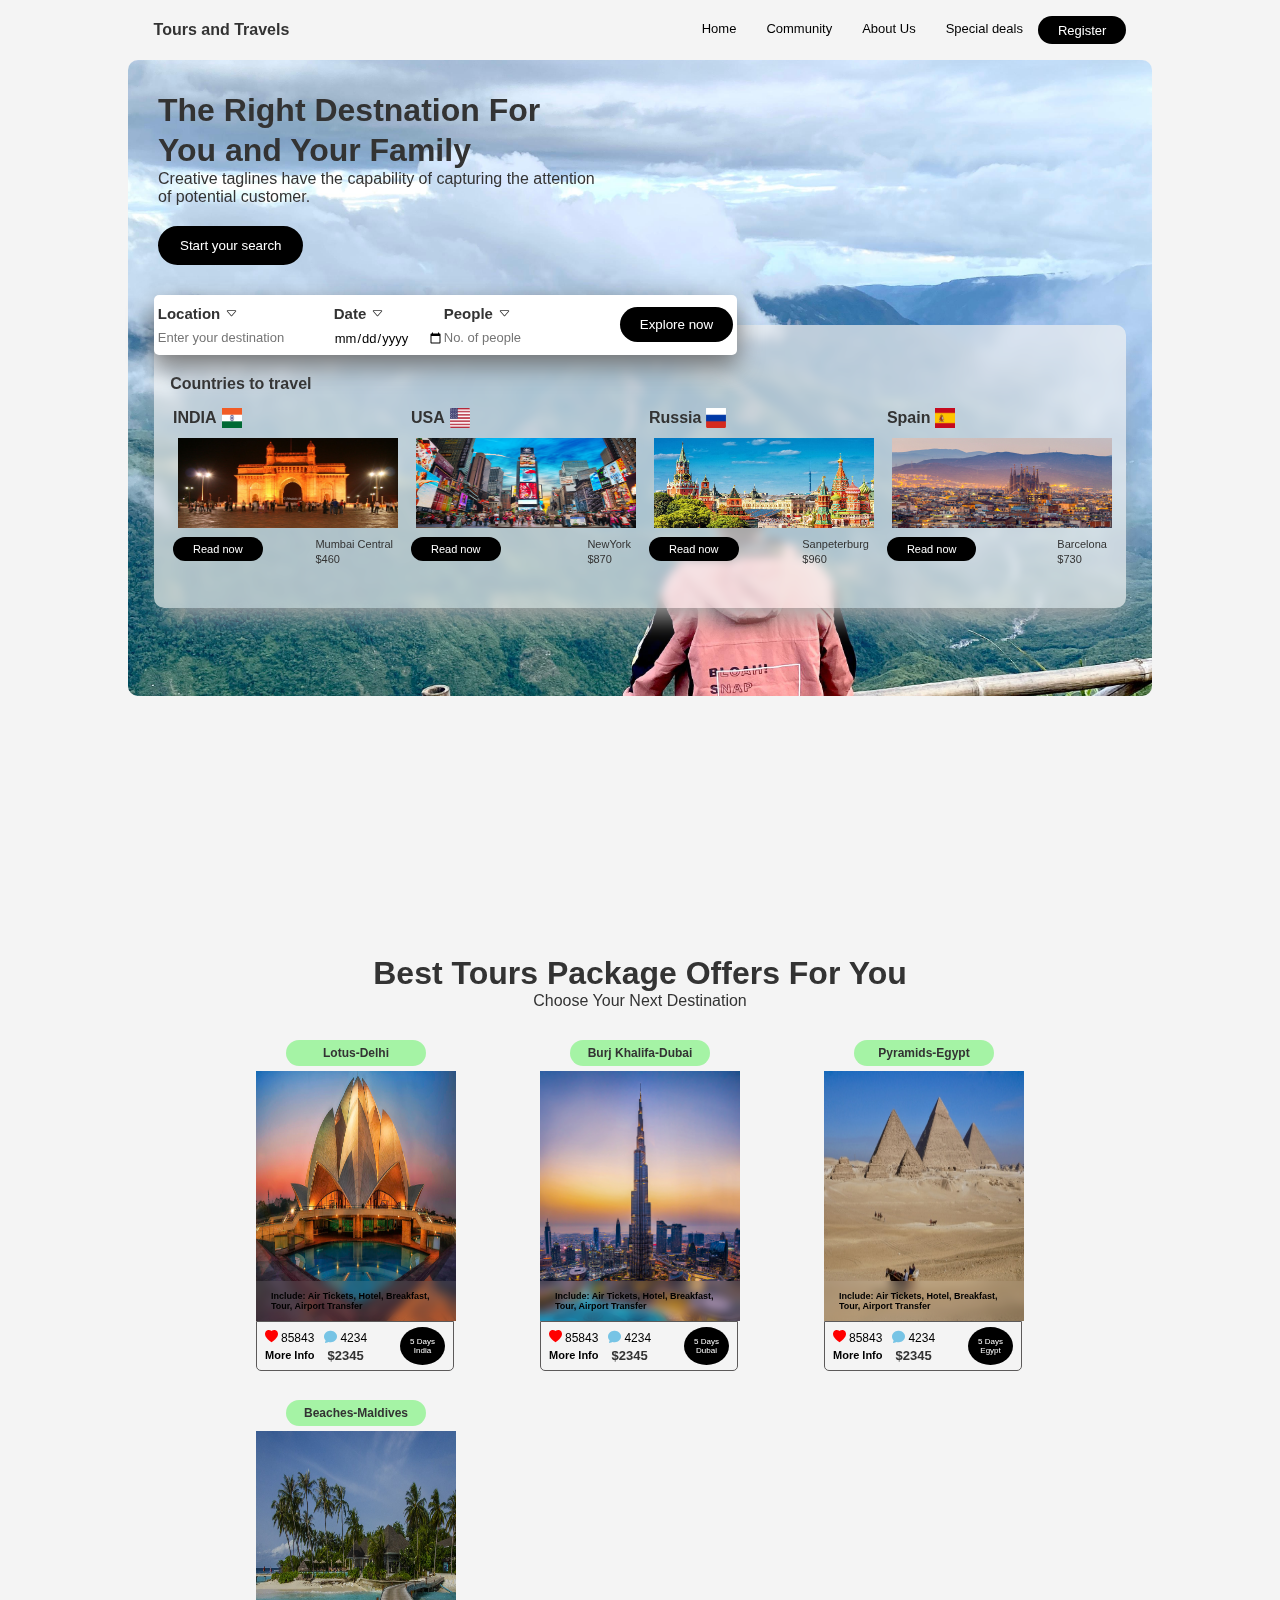
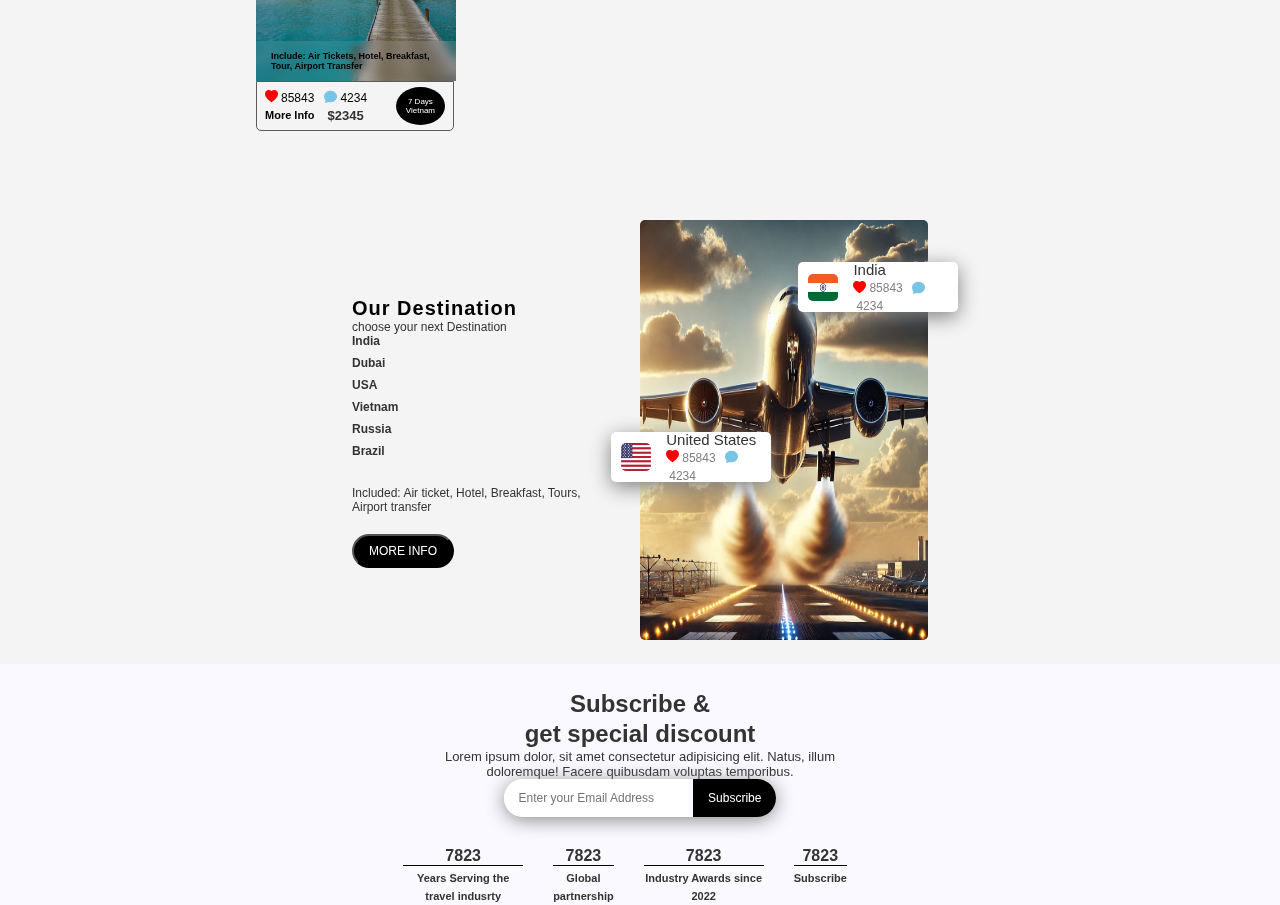
==== INDEX.HTML @ a0ce50c3 "firt commit" ====
<!DOCTYPE html>
<html lang="en">

<head>
    <meta charset="UTF-8">
    <meta name="viewport" content="width=device-width, initial-scale=1.0">
    <link rel="stylesheet" href="https://cdn.jsdelivr.net/npm/bootstrap-icons@1.11.3/font/bootstrap-icons.min.css">
    <title>Document</title>
    <link rel="stylesheet" href="styles.css">
    <link rel="stylesheet" href="media.css">
    <link rel="stylesheet" href="community.css">
</head>

<body>
    <header>
        <nav>
            <h4>Tours and Travels</h4>
            <ul>
                <li><a href="INDEX.HTML">Home</a></li>
                <li><a href="community.html">Community</a></li>
                <li><a href="#">About Us</a></li>
                <li><a href="deals.html">Special deals</a></li>
                <li><a href="#">Register</a></li>
            </ul>
            <!-- <i class="bi bi-three-dots"></i> -->
        </nav>
        <div class="content">
            <div class="cont_box">
                <h1>The Right Destnation For You and Your Family</h1>
                <p>Creative taglines have the capability of capturing the attention of potential customer.</p>
                <button>Start your search</button>
            </div>
            <div class="trip_box">
                <div class="search_box">
                    <div class="card">
                        <h4>Location <i class="bi bi-caret-down"></i></h4>
                        <input type="text" placeholder="Enter your destination">
                    </div>
                    <div class="card">
                        <h4>Date <i class="bi bi-caret-down"></i></h4>
                        <input type="date">
                    </div>
                    <div class="card">
                        <h4>People <i class="bi bi-caret-down"></i></h4>
                        <input type="number" placeholder="No. of people">
                    </div>
                    <input type="button" value="Explore now">

                </div>
                <div class="travel">
                    <h4>Countries to travel</h4>
                    <div class="card">
                        <div class="f1">
                            <h3>INDIA <img src="images/download (1).png" alt=""></h3>
                            <img src="images/Gateway-of-India-at-Night-Mumbai-1024x518.jpg" alt="">
                            <div class="btn_city">
                                <a href="">Read now</a>
                                <h5>Mumbai Central <br> <span>$460</span></h5>
                            </div>
                        </div>
                        <div class="f1">
                            <h3>USA<img src="images/download.png" alt=""></h3>
                            <img src="images/Times_Square_Getty.jpg" alt="">
                            <div class="btn_city">
                                <a href="">Read now</a>
                                <h5>NewYork <br> <span>$870</span></h5>
                            </div>
                        </div>
                        <div class="f1">
                            <h3>Russia <img src="images/download (2).png" alt=""></h3>
                            <img src="images/Saint_Basil's_Cathedral_and_the_Red_Square.jpg" alt="">
                            <div class="btn_city">
                                <a href="">Read now</a>
                                <h5>Sanpeterburg <br> <span>$960</span></h5>
                            </div>
                        </div>
                        <div class="f1">
                            <h3>Spain<img src="images/download (3).png" alt=""></h3>
                            <img src="images/barcelona spain.jpg" alt="">
                            <div class="btn_city">
                                <a href="">Read now</a>
                                <h5>Barcelona <br> <span>$730</span></h5>
                            </div>

                        </div>
                    </div>
                </div>
            </div>
        </div>


    </header>
    <div class="offers">
        <h1>Best Tours Package Offers For You</h1>
        <p>Choose Your Next Destination</p>
        <div class="cards">
            <div class="f2">
                <h3>Lotus-Delhi</h3>
                <div class="img_text">
                    <img src="images/Lotus-Tmple.jpg" alt="">
                    <h4>Include: Air Tickets, Hotel, Breakfast, Tour, Airport Transfer</h4>
                </div>
                <div class="cont_box">
                    <div class="price">
                        <div class="heart_chat">
                            <i class="bi bi-heart-fill"><span>85843</span></i>
                            <i class="bi bi-chat-fill"><span>4234</span></i>
                        </div>
                        <div class="info_price">
                            <a href="">More Info</a>
                            <h4>$2345</h4>
                        </div>
                    </div>
                    <div class="dayes">5 Days <br> India</div>
                </div>
            </div>
            <div class="f2">
                <h3>Burj Khalifa-Dubai</h3>
                <div class="img_text">
                    <img src="images/burj-khalifa-01.jpg" alt="">
                    <h4>Include: Air Tickets, Hotel, Breakfast, Tour, Airport Transfer</h4>
                </div>
                <div class="cont_box">
                    <div class="price">
                        <div class="heart_chat">
                            <i class="bi bi-heart-fill"><span>85843</span></i>
                            <i class="bi bi-chat-fill"><span>4234</span></i>
                        </div>
                        <div class="info_price">
                            <a href="">More Info</a>
                            <h4>$2345</h4>
                        </div>
                    </div>
                    <div class="dayes">5 Days <br>Dubai</div>
                </div>
            </div>
            <div class="f2">
                <h3>Pyramids-Egypt</h3>
                <div class="img_text">
                    <img src="images/Pyramid-Alignment-View.jpg" alt="">
                    <h4>Include: Air Tickets, Hotel, Breakfast, Tour, Airport Transfer</h4>
                </div>
                <div class="cont_box">
                    <div class="price">
                        <div class="heart_chat">
                            <i class="bi bi-heart-fill"><span>85843</span></i>
                            <i class="bi bi-chat-fill"><span>4234</span></i>
                        </div>
                        <div class="info_price">
                            <a href="">More Info</a>
                            <h4>$2345</h4>
                        </div>
                    </div>
                    <div class="dayes">5 Days <br>Egypt</div>
                </div>
            </div>
            <div class="f2">
                <h3>Beaches-Maldives</h3>
                <div class="img_text">
                    <img src="images/Maldives-2-4.jpg" alt="">
                    <h4>Include: Air Tickets, Hotel, Breakfast, Tour, Airport Transfer</h4>
                </div>
                <div class="cont_box">
                    <div class="price">
                        <div class="heart_chat">
                            <i class="bi bi-heart-fill"><span>85843</span></i>
                            <i class="bi bi-chat-fill"><span>4234</span></i>
                        </div>
                        <div class="info_price">
                            <a href="">More Info</a>
                            <h4>$2345</h4>
                        </div>
                    </div>
                    <div class="dayes">7 Days <br>Vietnam</div>

                </div>
            </div>
        </div>
    </div>
    <div class="destination">
        <div class="des_bx">
            <h4>Our Destination</h4>
            <p>choose your next Destination</p>
            <li>India</li>
            <li>Dubai</li>
            <li>USA</li>
            <li>Vietnam</li>
            <li>Russia</li>
            <li>Brazil</li>
            <h6>Included: Air ticket, Hotel, Breakfast, Tours, Airport transfer</h6>
            <button>MORE INFO</button>
        </div>
        <div class="img_bx">
            <img src="images/takeoff.png" alt="">
            <div class="msg">
                <img src="images/download (1).png" alt="">
                <div class="cont">
                    <h4>India</h4>
                    <div class="icon">
                        <i class="bi bi-heart-fill"><span>85843</span></i>
                        <i class="bi bi-chat-fill"><span>4234</span></i>
                    </div>
                </div>
            </div>
            <div class="msg">
                <img src="images/download.png" alt="">
                <div class="cont">
                    <h4>United States</h4>
                    <div class="icon">
                        <i class="bi bi-heart-fill"><span>85843</span></i>
                        <i class="bi bi-chat-fill"><span>4234</span></i>
                    </div>
                </div>
            </div>
        </div>
    </div>

    <footer>
        <h2>Subscribe & <br> get special discount</h2>
        <p>Lorem ipsum dolor, sit amet consectetur adipisicing elit. Natus, illum doloremque! Facere quibusdam voluptas temporibus.</p>
        <div class="input">
            <input type="text" placeholder="Enter your Email Address">
            <button>Subscribe</button>
        </div>
        <ul>
            <li>7823 <br> <h6>Years Serving the travel indusrty </h6></li>
            <li>7823 <br> <h6>Global <br> partnership </h6></li>
            <li>7823 <br><h6>Industry Awards since 2022</h6></li>
            <li>7823 <br><h6>Subscribe</h6></li>
        </ul>
    </footer>
    <script src="app.js"></script>
</body>

</html>
---- styles.css ----
header{
    width: 80%;
    height: 95vh;
    /* border: 1px solid black; */
    margin: auto;
}
header nav{
    width: 95%;
    height: 7%;
    /* border: 1px solid black; */
    margin: auto;
    display: flex;
    align-items: center;
    justify-content: space-between;
}
header nav ul{
    list-style: none;
    display: flex;
 
}
header nav ul li{
    padding: 3px 15px;
 
}
header nav ul li:nth-last-child(1){
    background: black;
    border-radius: 20px;
    padding: 5px 20px;
 
}
header nav ul li:nth-last-child(1) a{
   color: white;
 
}
header nav ul a{
    text-decoration: none;
    font-size: 13px;
    font-weight: 500;
    color: black;
    transition: .3s linear;
 
}
header nav ul a:hover{
   color: grey;

}
header nav .bi-three-dots{
    display: none;
}
header .content{
    position: relative;
    width: 100%;
    height: 93%;
    /* border: 1px solid black; */
}
header .content::before{
    content: ' ';
    position: absolute;
    width: 100%;
    height: 80%;
    /* border: 1px solid black; */
    background: url('images/background\ img1.jpg')no-repeat center center/cover;
    border-radius: 10px;
    z-index: -1;
  
}
header .content .cont_box{
    width: 500px;
    height: auto;
    padding: 30px;
    

}
header .content .cont_box h1{
    line-height: 40px;
    font-weight: 800px;
}
header .content .cont_box h1 p{
    font-size: 14px;
    font-weight: 400px;
}
header .content .cont_box button{
    margin-top: 20px;
    padding: 10px 20px;
    border-radius: 20px;
    border: 2px solid black;
    background: black;
    color: white;
    outline: none;
    cursor: pointer;
    transition: .3s linear;
}
header .content .cont_box button:hover{
    background: rgb(113, 113, 113);
    border: 2px solid rgb(113,113, 113);
}
header .trip_box{
    position: relative;
    width: 95%;
    height: auto;
    margin: auto;
    /* border: 1px solid black; */
}
header .trip_box .search_box{
    position: absolute;
    left: 0;
    top: 0;
    width:60%;
    height:60px;
    display: flex;
    align-items: center;
    justify-content: center;
    background:white;
    border-radius: 5px;
    box-shadow: 0px 10px 25px rgb(114,114,114);
    z-index: 1;
    padding: 10px 20px;
}
header .trip_box .search_box .card{
    width: 200px;
    height: 100%;
    /* border: 1px solid black; */
}
header .trip_box .search_box .card h4{
    margin: 0;
    font-size: 15px;
    font-weight: 700;
}
header .trip_box .search_box .card h4 .bi{
    position: absolute;
    font-size: 13px;
    margin: 2px 0px 0px 5px;
    transition: .3s linear;
}
header .trip_box .search_box .card input{
    margin-top: 3px;
    padding: 5px 0px;
    border: none;
    outline: none;
    font-size: 13px;
}
header .trip_box .search_box input[type="button"]{
    background: black;
    color: white;
    padding: 10px 20px;
    border-radius: 20px;
    border: none;
    outline: none;
    cursor: pointer;
    transition: .3s linear;
    
}
header .trip_box .search_box input[type="button"]:hover{
    background: grey;
}
header .trip_box .travel{
    position: relative;
    width: 100%;
    height: auto;
    margin: auto;
    top: 30px;
    /* background: black; */
    /* border: 1px solid black; */
    border-radius: 10px;
    padding-bottom: 20px;
    box-shadow: 0px 20px 25px -10px rgb(165,165,165);
}
header .trip_box .travel::before{
  content: ' ';
  position: absolute;
  width: 100%;
  height: 100%;
  border-radius: 10px;
  background: rgb(241,241,241, .7);
  backdrop-filter: blur(5px);
  z-index: -1;
}
header .trip_box .travel h4{
   margin: 0;
   padding: 50px 0px 15px 1.7%;
  }
  header .trip_box .travel .card{
    width: 96%;
    height: auto;
    margin: 0 auto;
    /* border: 1px solid black; */
    display: flex;
    align-items: center;
    justify-content: space-between;
  }
  header .trip_box .travel .card .f1{
    width: 220px;
    height: 180px;
    /* border: 1px solid black; */
  }
  header .trip_box .travel .card .f1 h3{
    margin: 0px 0px 10px 0px;
    display: flex;
    align-items: center;
    font-size: 16px;
    font-weight: 600px;
  }
  header .trip_box .travel .card .f1 h3 img{
    width: 20px;
    height: 20px;
    margin-left: 5px;
  }
  header .trip_box .travel .card .f1 img{
    width: 100%;
    height: 50%;
    margin-left: 5px;
  }
  header .trip_box .travel .card .f1 .btn_city{
    display: flex;
    align-items: center;
    justify-content: space-between;
    /* border: 1px solid black; */
  }
  header .trip_box .travel .card .f1 .btn_city a{
   text-decoration: none;
   background: black;
   color: white;
   border-radius: 20px;
   padding: 6px 20px;
   font-size: 11px;
   transition: .3s linear;


  }
  header .trip_box .travel .card .f1 .btn_city a:hover{
   background: grey;
 
 
   }
   header .trip_box .travel .card .f1 .btn_city h5{
      font-size: 11px;
      font-weight: 500;
      margin: 0;
      margin-top: 5px;
      line-height: 15px;
  
  
    }
.offers{
    width: 60%;
    height: auto;
    /* border: 1px solid black; */
    margin: auto;
    margin-top: 100px;
    transition: .5s linear;
}
.offers h1{
    font-weight: 600;
    text-align: center;
    margin: 0;
}
.offers p{
    font-weight: 500;
    text-align: center;
    margin: 0;
}
.offers .cards{
    margin-top: 20px;
    display: flex;
    align-items: center;
    justify-content: space-between;
    /* border: 1px solid black; */
    flex-wrap: wrap;
}
.offers .cards .f2{
    position: relative;
    width: 200px;
    height: 350px;
    /* border: 1px solid black; */
    margin-top: 10px;
}
.offers .cards .f2 h3{
    width: 140px;
    padding: 6px 0px;
    background: rgb(165,243,165);
    border-radius: 20px;
    font-size: 12px;
    display: grid;
    place-items: center;
    margin: auto;
}
.offers .cards .f2 .img_text{
   position: relative;
   width: 100%;
   height: 250px;
   margin-top: 5px;
}
.offers .cards .f2 .img_text img{
    position: relative;
    width: 100%;
    height: 100%;
 }
 
.offers .cards .f2 .img_text h4{
    position: absolute;
    font-size: 9px;
    padding: 10px 15px;
    margin: 0;
    bottom: 0;
    color: black;
    z-index: 2;
 }
 .offers .cards .f2 .img_text h4::before{
    content: ' ';
    position: absolute;
    width: 100%;
    height: 100%;
    background: rgb(255, 255, 255, .1);
    backdrop-filter: blur(5px);
    z-index: -1;
    bottom: 0;
    left: 0;

 }
 .offers .cards .f2 .cont_box{
    width: 99%;
    display: flex;
    align-items: center;
    justify-content: space-between;   
    border: 1px solid rgb(92, 90, 90);
    padding: 5px 0px;
    border-radius: 0px 0px 5px 5px;
}
.offers .cards .f2 .cont_box .price , .dayes{
    margin: 0px 8px;
}
.offers .cards .f2 .cont_box .price .heart_chat{
    display: flex;
    align-items: center;
}
.offers .cards .f2 .cont_box .price .heart_chat i:nth-child(1){
   color: red;
   font-size: 13px;
   margin-right: 10px;
}
.offers .cards .f2 .cont_box .price .heart_chat i span{
    color: black;
    font-size: 12px;
    margin-left: 3px;
    font-style: normal;
   
 }
 .offers .cards .f2 .cont_box .price .heart_chat i:nth-child(2){
    color: rgb(119,196,229);
    font-size: 13px;
    margin-right: 10px;
 }
 .offers .cards .f2 .cont_box .price .info_price{
   display: flex;
   align-items: center;
   margin-top: 3px;
 }
 .offers .cards .f2 .cont_box .price .info_price a{
    text-decoration: none;
    color: black;
    font-size: 11px;
    font-weight: 700;
    transition: .3s linear;
    margin-right: 13px;
  }
  .offers .cards .f2 .cont_box .price .info_price a:hover{
    background: grey;
  }
  .offers .cards .f2 .cont_box .price .info_price h4{
    margin: 0;
    font-size: 13px;
  }
  .offers .cards .f2 .cont_box .dayes{
    color: white;
    background: black;
    border-radius: 50%;
    font-size: 8px;
    padding: 10px;
    text-align: center;
    cursor: pointer;
    transition: .3s linear;
  }
  .offers .cards .f2 .cont_box .dayes:hover{
     transform: rotate(360deg);
  }

  .destination{
    width: 45%;
    height: auto;
    /* border: 1px solid #000; */
    margin: auto;
    margin-top: 70px;
    display: flex;
    align-items: center;
    justify-content: center;
  }

  .destination .des_bx , .img_bx{
    position: relative;
    width: 50%;
    height: auto;
    /* border: 1px solid #000; */
  }

  .destination .des_bx h4 {
    margin: 0;
    font-size: 20px;
    color: #000;
    line-height: 1opx;
    letter-spacing: 1px;
  }

  .destination .des_bx p {
    font-size: 12px;
  }
  .destination .des_bx li {
    list-style-type: none;
    padding: 0px 0px 8px 0px;
    font-size: 12px;
    font-weight: 600;
  } 

  .destination .des_bx h6 {
    width: 250px;
    font-size: 12px;
    font-weight: 500;
    margin: 20px 0px;
  }

  .destination .des_bx button{
    font-size: 12px;
    padding: 8px 15px;
    border-radius: 20px;
    background: #000;
    color: #fff;
    /* border: 2px solid #000; */
    cursor: pointer;
    transition: .3s linear;
  }

  .destination .des_bx button:hover {
    background: gray;
    border: 2px solid gray;
  }

  .destination .img_bx img {
    width: 100%;
    height: 420px;
    border-radius: 5px;
  }

.destination .img_bx .msg{
    position: absolute;
    top: 50%;
    left: -10%;
    width: 160px;
    height: 50px;
    background: white;
    box-shadow: 0px 5px 20px gray;
    display: flex;
    align-items: center;
    padding: 0px 10px;
    border-radius: 5px;
}
.destination .img_bx .msg:nth-child(2){
  top: 10%;
  left: 55%;
}

.destination .img_bx .msg img{
    width: 30px;
    height: 55%;
}

.destination .img_bx .msg .cont{
    margin-left: 15px;
}

.destination .img_bx .msg .cont h4{
    margin: 0;
    font-size: 15px;
    font-weight: 500;
}
.destination .img_bx .msg .cont .bi:nth-child(1){
  color: red;
  margin-right: 5px;
  font-size: 13px;
}
.destination .img_bx .msg .cont .bi span{
 font-style: normal;
 margin-left: 3px;
 font-size: 12px;
 color: grey;
}
.destination .img_bx .msg .cont .bi:nth-child(2){
  color: rgb(119,196,229);
  margin-right: 5px;
  font-size: 13px;
 }
 footer{
  width: 100%;
  height: auto;
  background: rgb(249,249,255);
  margin-top: 20px;
  display: flex;
  align-items: center;
  justify-content: center;
  flex-direction: column;
 }
 footer h2{
  text-align: center;
  margin: 0;
  margin-top: 25px;
  line-height: 30px;
  font-weight: 600;

}
footer p{
  text-align: center;
  width: 400px;
  font-size: 13px;
}
footer .input{
  box-shadow: 0px 3px 20px -1px gray;
  border-radius: 20px;
}
footer .input input{
  padding: 12px 15px;
  border: none;
  outline: none;
  font-size: 12px;
  border-radius: 20px 0px 0px 20px;
 

}
footer .input button{
 padding: 12px 15px;
 border: none;
 outline: none;
 font-size: 12px;
 border-radius: 0px 20px 20px 0px;
 background: black;
 color: white;
 cursor: pointer;
 transition: .3s linear ;
}
footer .input button:hover{
 background: grey;
 }
 footer ul{
  list-style: none;
  display: flex;
  /* align-items: center; */
  margin-top: 30px;
 }
 footer ul li{
  text-align: center;
  margin-right: 30px;
  font-weight: bold;
 }
 footer ul li h6{
  font-size: 11px;
  font-weight: 600;
  max-width: 120px;
  margin: 0;
  line-height: 18px;
  border-top: 1px solid black;
  padding-top: 3px;

 }
---- community.css ----
/* General Styles */
header{
    width: 80%;
    /* height: 95vh; */
    /* border: 1px solid black; */
    margin: auto;
}
header nav{
    width: 95%;
    height: 7%;
    /* border: 1px solid black; */
    margin: auto;
    display: flex;
    align-items: center;
    justify-content: space-between;
}
header nav ul{
    list-style: none;
    display: flex;
 
}
header nav ul li{
    padding: 3px 15px;
 
}
header nav ul li:nth-last-child(1){
    background: black;
    border-radius: 20px;
    padding: 5px 20px;
 
}
header nav ul li:nth-last-child(1) a{
   color: white;
 
}
header nav ul a{
    text-decoration: none;
    font-size: 13px;
    font-weight: 500;
    color: black;
    transition: .3s linear;
 
}
header nav ul a:hover{
   color: grey;

}
header nav .bi-three-dots{
    display: none;
}
* {
    box-sizing: border-box;
    margin: 0;
    padding: 0;
    font-family: Arial, sans-serif;
  }
  body {
    background-color: #f4f4f4;
    color: #333;
  }
  .container {
    width: 90%;
    max-width: 1200px;
    margin: auto;
    padding: 2rem 0;
  }
  
  /* Community Section Styles */
  .community-section {
    background-color: #ffffff;
    padding: 2rem;
    border-radius: 8px;
    box-shadow: 0 4px 8px rgba(0, 0, 0, 0.1);
  }
  .section-title {
    font-size: 2rem;
    text-align: center;
    color: #3a3a3a;
    margin-bottom: 1rem;
  }
  .section-description {
    text-align: center;
    color: #666;
    margin-bottom: 2rem;
  }
  
  /* Destinations Styles */
  .destinations h3 {
    font-size: 1.5rem;
    color: #444;
    margin-bottom: 1rem;
  }
  .destination-cards {
    display: flex;
    gap: 1rem;
    flex-wrap: wrap;
    justify-content: space-between;
  }
  .destination-card {
    background-color: #e8e8e8;
    border-radius: 8px;
    overflow: hidden;
    text-align: center;
    width: 100%;
    max-width: 300px;
  }
  .destination-card img {
    width: 100%;
    height: 200px;
    object-fit: cover;
  }
  .destination-card h4 {
    font-size: 1.2rem;
    color: #333;
    margin: 0.5rem 0;
  }
  .destination-card p {
    color: #555;
    padding: 0 1rem 1rem;
  }
  
  /* Stories Styles */
  .stories h3 {
    font-size: 1.5rem;
    color: #444;
    margin: 2rem 0 1rem;
  }
  .story-cards {
    display: flex;
    gap: 1rem;
    flex-wrap: wrap;
  }
  .story-card {
    background-color: #f0f0f0;
    border-radius: 8px;
    padding: 1rem;
    flex: 1 1 300px;
  }
  .story-text {
    font-style: italic;
    color: #444;
    margin-bottom: 0.5rem;
  }
  .story-card h5 {
    text-align: right;
    color: #777;
  }
  
  /* Feedback Form Styles */
  .feedback {
    margin-top: 2rem;
  }
  .feedback h3 {
    font-size: 1.5rem;
    color: #444;
    margin-bottom: 1rem;
  }
  .feedback-form {
    display: flex;
    flex-direction: column;
    gap: 0.5rem;
  }
  .feedback-form input,
  .feedback-form textarea {
    padding: 0.8rem;
    border: 1px solid #ccc;
    border-radius: 4px;
    width: 100%;
  }
  .feedback-form button {
    padding: 0.8rem;
    background-color: #4caf50;
    color: #ffffff;
    border: none;
    border-radius: 4px;
    cursor: pointer;
    font-size: 1rem;
  }
  .feedback-form button:hover {
    background-color: #45a049;
  }
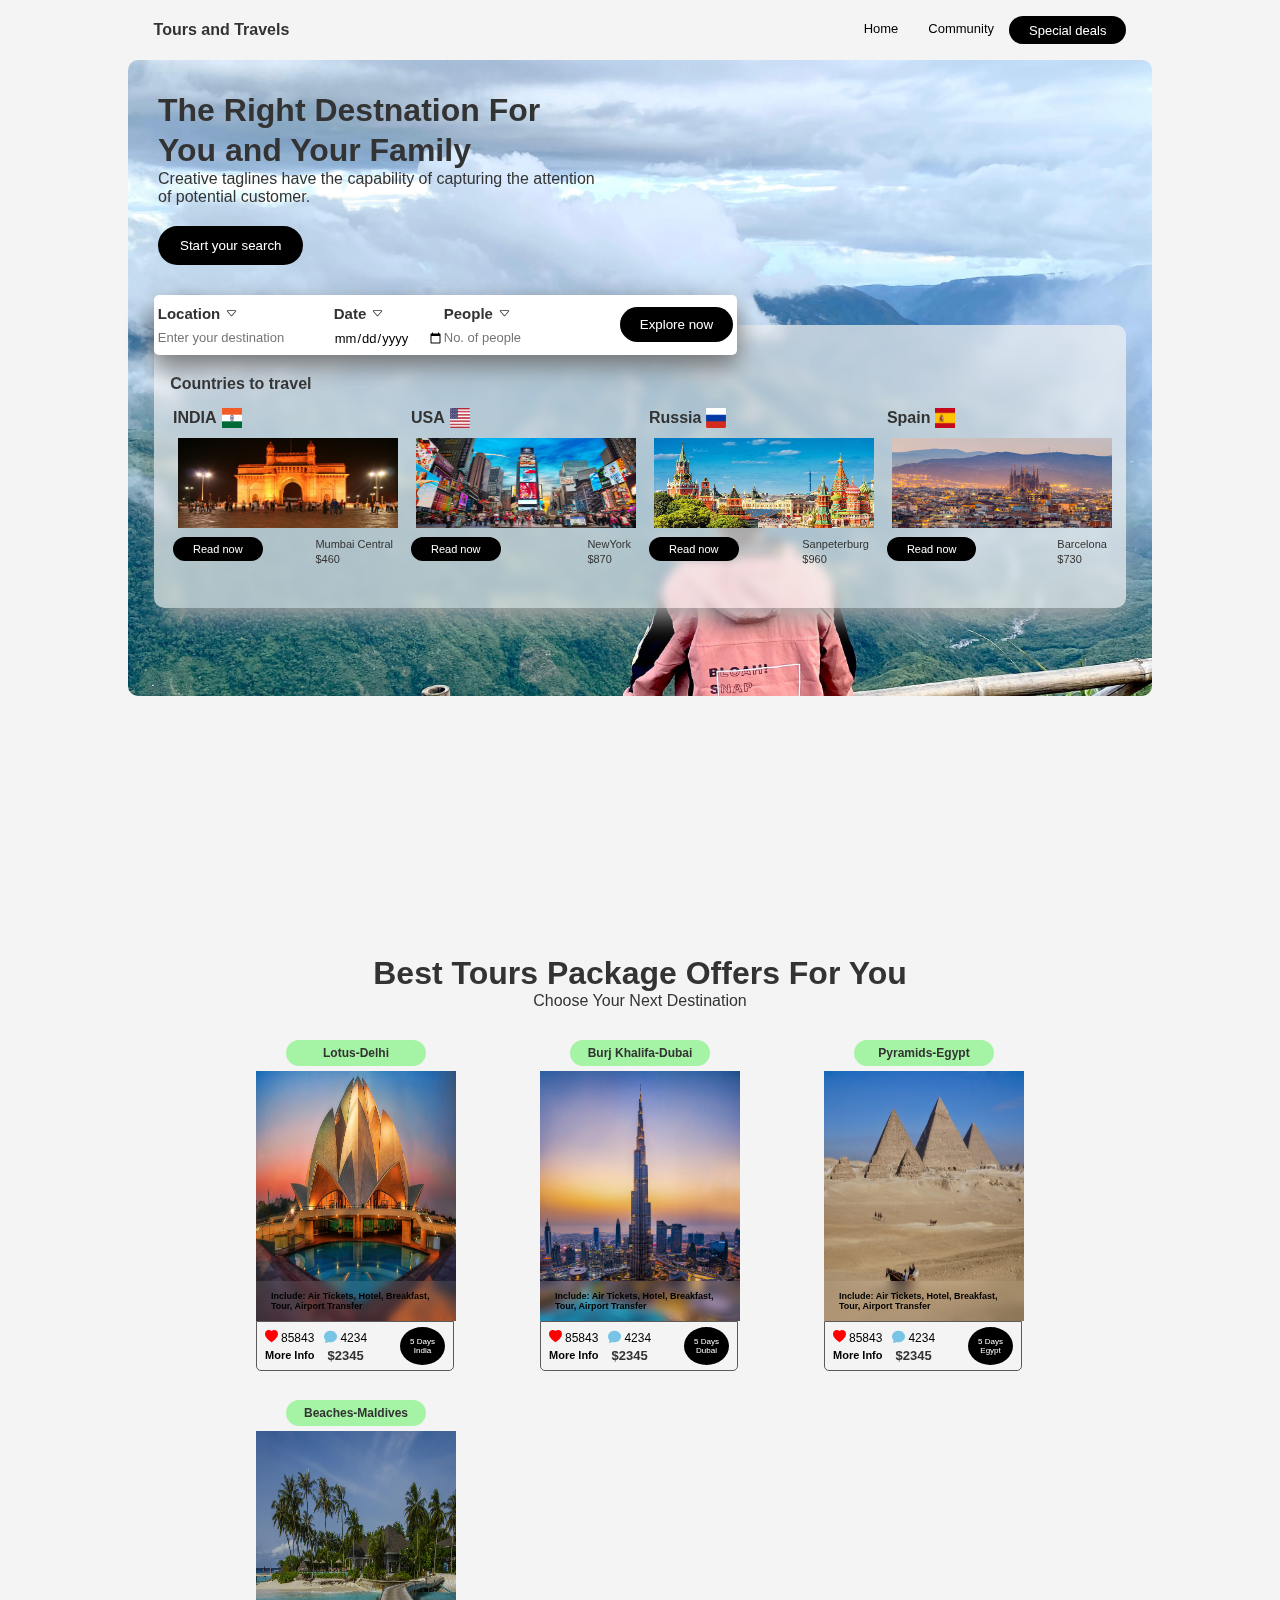
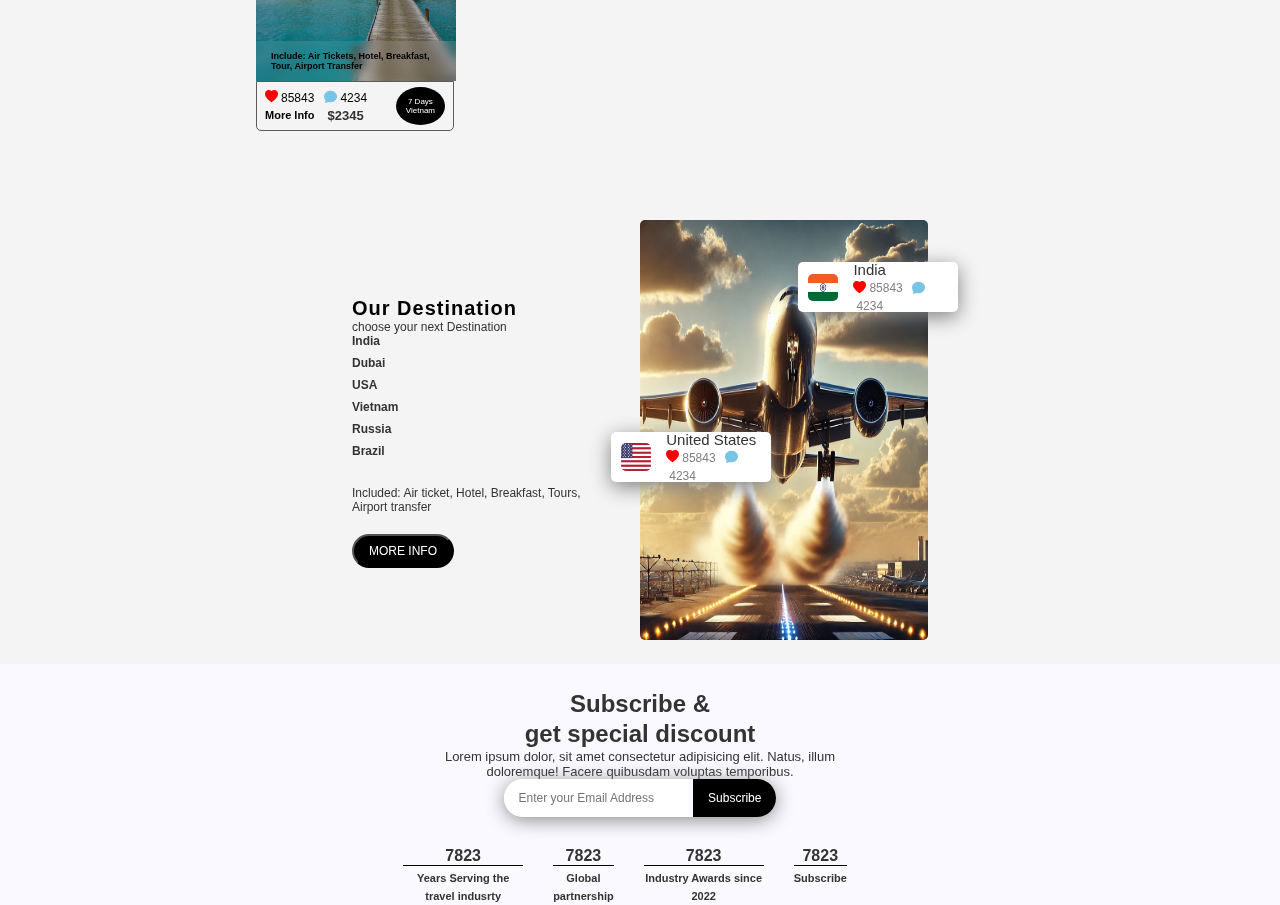
==== commit 22b4adf3: "secomd commit" ====
--- a/INDEX.HTML
+++ b/INDEX.HTML
@@ -9,6 +9,7 @@
     <link rel="stylesheet" href="styles.css">
     <link rel="stylesheet" href="media.css">
     <link rel="stylesheet" href="community.css">
+    <link rel="stylesheet" href="about.css">
 </head>
 
 <body>
@@ -18,9 +19,9 @@
             <ul>
                 <li><a href="INDEX.HTML">Home</a></li>
                 <li><a href="community.html">Community</a></li>
-                <li><a href="#">About Us</a></li>
+                
                 <li><a href="deals.html">Special deals</a></li>
-                <li><a href="#">Register</a></li>
+                
             </ul>
             <!-- <i class="bi bi-three-dots"></i> -->
         </nav>
